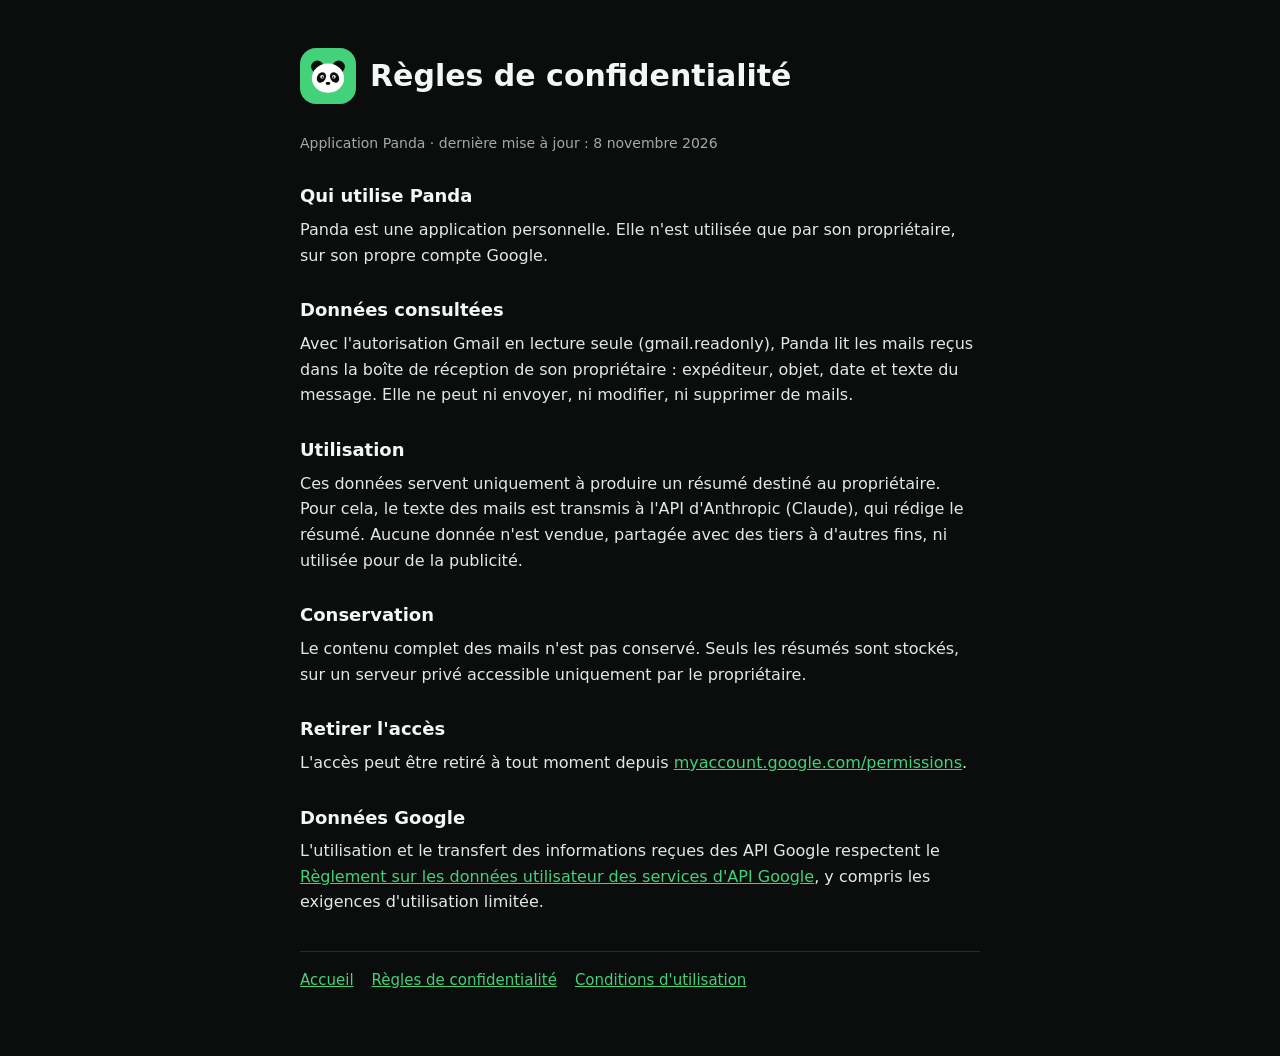
==== privacy.html @ 66d1283f "Ajoute les pages publiques de Panda (accueil, confidentialité, conditions) Co-Authored-By: Claude Op" ====
<!doctype html>
<html lang="fr">
<head>
<meta charset="utf-8">
<meta name="viewport" content="width=device-width, initial-scale=1">
<title>Règles de confidentialité</title>
<link rel="stylesheet" href="style.css">
</head>
<body>
<main>
<header><div class="logo"><svg viewBox="0 0 120 120" width="44" height="44" aria-hidden="true"><circle cx="31" cy="35" r="17" fill="#0B0D0C"/><circle cx="89" cy="35" r="17" fill="#0B0D0C"/><ellipse cx="60" cy="66" rx="44" ry="40" fill="#fff"/><ellipse cx="42" cy="64" rx="11.5" ry="15" transform="rotate(32 42 64)" fill="#0B0D0C"/><ellipse cx="78" cy="64" rx="11.5" ry="15" transform="rotate(-32 78 64)" fill="#0B0D0C"/><circle cx="44" cy="62" r="5" fill="#fff"/><circle cx="76" cy="62" r="5" fill="#fff"/><circle cx="45" cy="63" r="2.6" fill="#0B0D0C"/><circle cx="75" cy="63" r="2.6" fill="#0B0D0C"/><ellipse cx="60" cy="80" rx="6.5" ry="4.5" fill="#0B0D0C"/></svg></div><h1>Règles de confidentialité</h1></header>
<p class="muted">Application Panda · dernière mise à jour : 8 novembre 2026</p>
<h2>Qui utilise Panda</h2>
<p>Panda est une application personnelle. Elle n'est utilisée que par son propriétaire, sur son propre compte Google.</p>
<h2>Données consultées</h2>
<p>Avec l'autorisation Gmail en lecture seule (gmail.readonly), Panda lit les mails reçus dans la boîte de réception de son propriétaire : expéditeur, objet, date et texte du message. Elle ne peut ni envoyer, ni modifier, ni supprimer de mails.</p>
<h2>Utilisation</h2>
<p>Ces données servent uniquement à produire un résumé destiné au propriétaire. Pour cela, le texte des mails est transmis à l'API d'Anthropic (Claude), qui rédige le résumé. Aucune donnée n'est vendue, partagée avec des tiers à d'autres fins, ni utilisée pour de la publicité.</p>
<h2>Conservation</h2>
<p>Le contenu complet des mails n'est pas conservé. Seuls les résumés sont stockés, sur un serveur privé accessible uniquement par le propriétaire.</p>
<h2>Retirer l'accès</h2>
<p>L'accès peut être retiré à tout moment depuis <a href="https://myaccount.google.com/permissions">myaccount.google.com/permissions</a>.</p>
<h2>Données Google</h2>
<p>L'utilisation et le transfert des informations reçues des API Google respectent le <a href="https://developers.google.com/terms/api-services-user-data-policy">Règlement sur les données utilisateur des services d'API Google</a>, y compris les exigences d'utilisation limitée.</p>
<nav><a href="./">Accueil</a><a href="privacy.html">Règles de confidentialité</a><a href="terms.html">Conditions d'utilisation</a></nav>
</main>
</body>
</html>
---- style.css ----
:root{--bg:#0B0D0C;--card:#161A18;--text:#F5F7F6;--muted:#A1ABA6;--green:#43D17A}
*{box-sizing:border-box}
body{margin:0;background:var(--bg);color:var(--text);font-family:system-ui,-apple-system,"Segoe UI",sans-serif;line-height:1.6}
main{max-width:720px;margin:0 auto;padding:48px 20px 64px}
header{display:flex;align-items:center;gap:14px;margin-bottom:28px}
.logo{width:56px;height:56px;border-radius:16px;background:var(--green);display:flex;align-items:center;justify-content:center;flex-shrink:0}
h1{margin:0;font-size:30px;line-height:1.2}
h2{font-size:18px;margin:28px 0 6px}
p{margin:0 0 12px;color:#E3E8E5}
a{color:var(--green)}
.muted{color:var(--muted);font-size:14px}
nav{margin-top:36px;padding-top:16px;border-top:1px solid #26302A;display:flex;flex-wrap:wrap;gap:18px;font-size:15px}
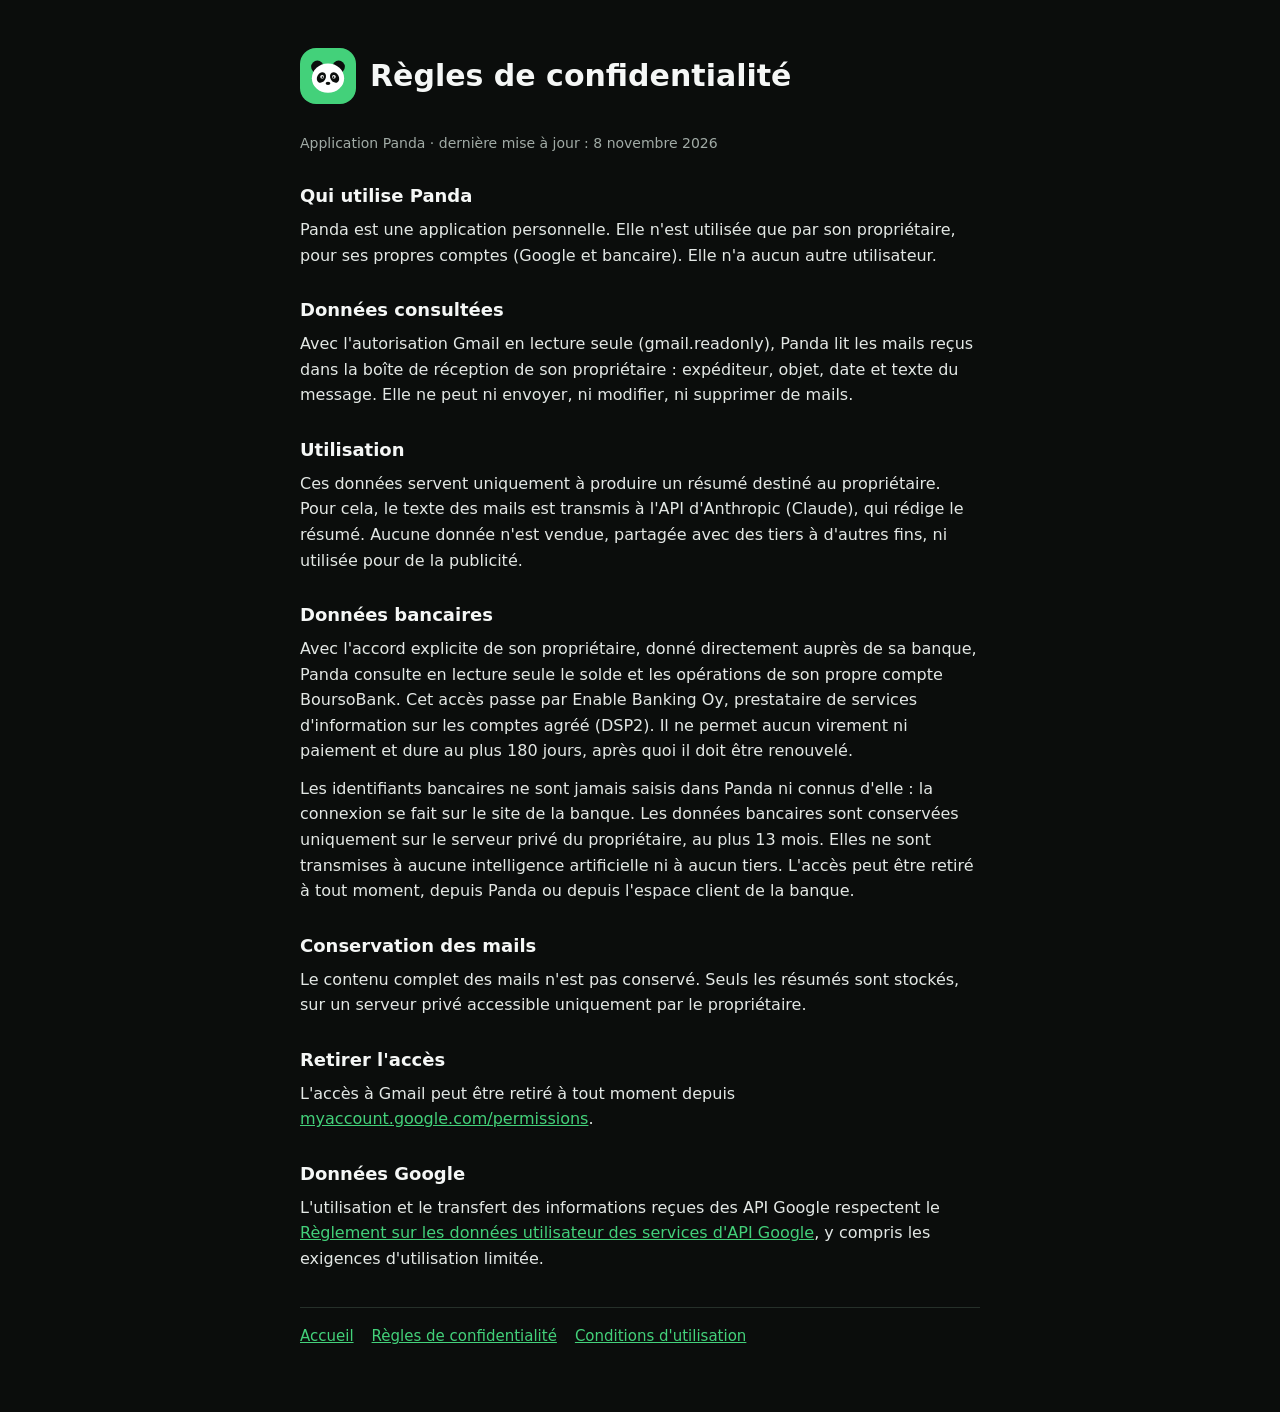
==== commit 077cf6a3: "Confidentialité : ajoute les données bancaires (lecture seule via Enable Banking) Co-Authored-By: Cl" ====
--- a/privacy.html
+++ b/privacy.html
@@ -11,15 +11,18 @@
 <header><div class="logo"><svg viewBox="0 0 120 120" width="44" height="44" aria-hidden="true"><circle cx="31" cy="35" r="17" fill="#0B0D0C"/><circle cx="89" cy="35" r="17" fill="#0B0D0C"/><ellipse cx="60" cy="66" rx="44" ry="40" fill="#fff"/><ellipse cx="42" cy="64" rx="11.5" ry="15" transform="rotate(32 42 64)" fill="#0B0D0C"/><ellipse cx="78" cy="64" rx="11.5" ry="15" transform="rotate(-32 78 64)" fill="#0B0D0C"/><circle cx="44" cy="62" r="5" fill="#fff"/><circle cx="76" cy="62" r="5" fill="#fff"/><circle cx="45" cy="63" r="2.6" fill="#0B0D0C"/><circle cx="75" cy="63" r="2.6" fill="#0B0D0C"/><ellipse cx="60" cy="80" rx="6.5" ry="4.5" fill="#0B0D0C"/></svg></div><h1>Règles de confidentialité</h1></header>
 <p class="muted">Application Panda · dernière mise à jour : 8 novembre 2026</p>
 <h2>Qui utilise Panda</h2>
-<p>Panda est une application personnelle. Elle n'est utilisée que par son propriétaire, sur son propre compte Google.</p>
+<p>Panda est une application personnelle. Elle n'est utilisée que par son propriétaire, pour ses propres comptes (Google et bancaire). Elle n'a aucun autre utilisateur.</p>
 <h2>Données consultées</h2>
 <p>Avec l'autorisation Gmail en lecture seule (gmail.readonly), Panda lit les mails reçus dans la boîte de réception de son propriétaire : expéditeur, objet, date et texte du message. Elle ne peut ni envoyer, ni modifier, ni supprimer de mails.</p>
 <h2>Utilisation</h2>
 <p>Ces données servent uniquement à produire un résumé destiné au propriétaire. Pour cela, le texte des mails est transmis à l'API d'Anthropic (Claude), qui rédige le résumé. Aucune donnée n'est vendue, partagée avec des tiers à d'autres fins, ni utilisée pour de la publicité.</p>
-<h2>Conservation</h2>
+<h2>Données bancaires</h2>
+<p>Avec l'accord explicite de son propriétaire, donné directement auprès de sa banque, Panda consulte en lecture seule le solde et les opérations de son propre compte BoursoBank. Cet accès passe par Enable Banking Oy, prestataire de services d'information sur les comptes agréé (DSP2). Il ne permet aucun virement ni paiement et dure au plus 180 jours, après quoi il doit être renouvelé.</p>
+<p>Les identifiants bancaires ne sont jamais saisis dans Panda ni connus d'elle : la connexion se fait sur le site de la banque. Les données bancaires sont conservées uniquement sur le serveur privé du propriétaire, au plus 13 mois. Elles ne sont transmises à aucune intelligence artificielle ni à aucun tiers. L'accès peut être retiré à tout moment, depuis Panda ou depuis l'espace client de la banque.</p>
+<h2>Conservation des mails</h2>
 <p>Le contenu complet des mails n'est pas conservé. Seuls les résumés sont stockés, sur un serveur privé accessible uniquement par le propriétaire.</p>
 <h2>Retirer l'accès</h2>
-<p>L'accès peut être retiré à tout moment depuis <a href="https://myaccount.google.com/permissions">myaccount.google.com/permissions</a>.</p>
+<p>L'accès à Gmail peut être retiré à tout moment depuis <a href="https://myaccount.google.com/permissions">myaccount.google.com/permissions</a>.</p>
 <h2>Données Google</h2>
 <p>L'utilisation et le transfert des informations reçues des API Google respectent le <a href="https://developers.google.com/terms/api-services-user-data-policy">Règlement sur les données utilisateur des services d'API Google</a>, y compris les exigences d'utilisation limitée.</p>
 <nav><a href="./">Accueil</a><a href="privacy.html">Règles de confidentialité</a><a href="terms.html">Conditions d'utilisation</a></nav>
